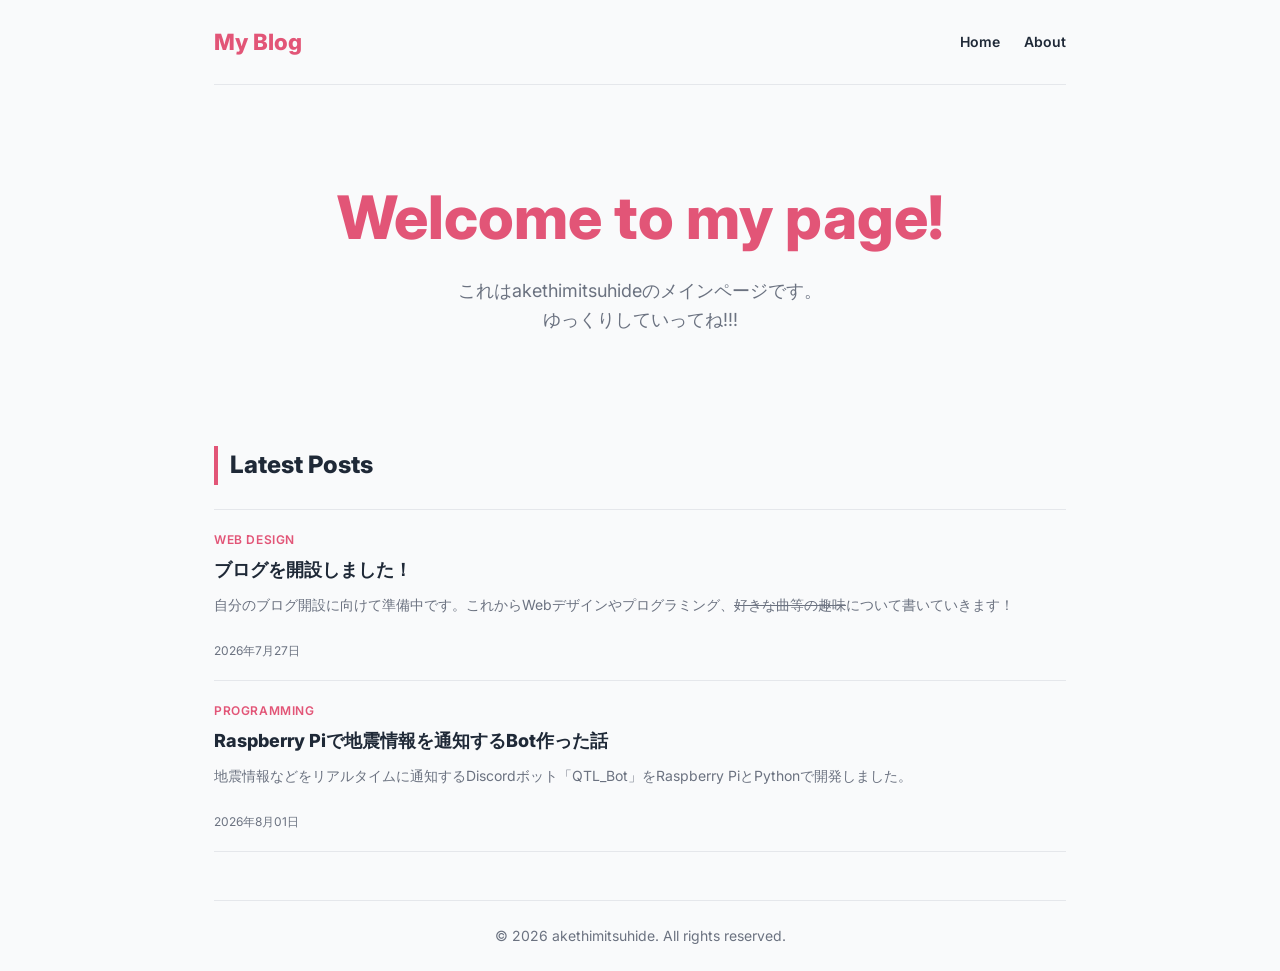
==== index.html @ 8df49e34 "first commit" ====
<!DOCTYPE html>
<html lang="ja">
<head>
    <meta charset="utf-8" />
    <meta name="viewport" content="width=device-width, initial-scale=1.0" />
    <link rel="stylesheet" href="index.css">
    <title>akethimitsuhide's Blog</title>

    <link rel="icon" href="/favicon.ico" type="image/x-icon" />
    <meta name="description" content="これはakethimitsuhideのメインページです。ゆっくりしていってね!!! This is akethimitsuhide's main page. Stay awhile and relax!!!" />
    <meta property="og:title" content="akethimitsuhide's Blog" />
    <meta property="og:description" content="これはakethimitsuhideのメインページです。ゆっくりしていってね!!!" />
    <meta property="og:image" content="ogp.png" />
    <meta property="og:type" content="website" />
</head>
<body>
    <div class="container">
        <header class="site-header">
            <a href="index.html" class="site-title">My Blog</a>
            <nav class="site-nav">
                <a href="index.html">Home</a>
                <a href="aboutme.html">About</a>
            </nav>
        </header>

        <main class="site-main">
            <section class="welcome-section">
                <h1 class="welcome-title">Welcome to my page!</h1>
                <p class="welcome-text">
                    これはakethimitsuhideのメインページです。<br>
                    ゆっくりしていってね!!!
                </p>
            </section>

            <section>
                <h2 class="section-title">Latest Posts</h2>
                <div class="posts-grid">

                    <article class="post-card">
                        <span class="post-category">Web Design</span>
                        <a href="burogu_kaisetsu.html">
                            <h3 class="post-title">ブログを開設しました！</h3>
                        </a>
                        <p class="post-excerpt">
                            自分のブログ開設に向けて準備中です。これからWebデザインやプログラミング、<s>好きな曲等の趣味</s>について書いていきます！
                        </p>
                        <time class="post-date" datetime="2026-07-27">2026年7月27日</time>
                    </article>

                    <article class="post-card">
                        <span class="post-category">Programming</span>
                        <a href="quake_bot.html">
                            <h3 class="post-title">Raspberry Piで地震情報を通知するBot作った話</h3>
                        </a>
                        <p class="post-excerpt">
                            地震情報などをリアルタイムに通知するDiscordボット「QTL_Bot」をRaspberry PiとPythonで開発しました。
                        </p>
                        <time class="post-date" datetime="2026-08-01">2026年8月01日</time>
                    </article>

                </div>
            </section>
        </main>

        <footer class="site-footer">
            <p>&copy; 2026 akethimitsuhide. All rights reserved.</p>
        </footer>
    </div>
</body>
</html>
---- index.css ----
@import url('https://fonts.googleapis.com/css2?family=Inter:wght@400;600;800&display=swap');

/* ===== グローバルリセット ===== */
*, *::before, *::after {
  margin: 0;
  padding: 0;
  box-sizing: border-box;
}

/* ===== ライトモード（デフォルト） ===== */
:root {
  --bg-color: #f9fafb;
  --text-color: #1f2937;
  --text-muted: #6b7280;
  --border-color: #e5e7eb;
  --primary-color: #e25577; /* ピンク色 */
  --hover-color: #007BFF;   /* 青色 */
}

/* ===== ダークモード ===== */
/* バグ修正: @media の {} が抜けていた・margin/padding/box-sizing は :root に書けない */
@media (prefers-color-scheme: dark) {
  :root {
    --bg-color: #111827;
    --text-color: #f3f4f6;
    --text-muted: #9ca3af;
    --border-color: #374151;
  }
}

/* ===== ベース ===== */
body {
  font-family: 'Inter', sans-serif;
  background-color: var(--bg-color);
  color: var(--text-color);
  line-height: 1.6;
  display: flex;
  flex-direction: column;
  min-height: 100vh;
}

a {
  color: inherit;
  text-decoration: none;
}

a:hover {
  color: var(--hover-color);
}

/* ===== レイアウト ===== */
.container {
  width: 100%;
  max-width: 900px;
  margin: 0 auto;
  padding: 0 1.5rem;
}

/* ===== ヘッダー ===== */
.site-header {
  display: flex;
  justify-content: space-between;
  align-items: center;
  padding: 1.5rem 0;
  border-bottom: 1px solid var(--border-color);
  gap: 1rem;
}

.site-title {
  font-size: 1.4rem;
  font-weight: 800;
  color: var(--primary-color);
  white-space: nowrap;
}

.site-nav {
  display: flex;
  gap: 1.5rem;
  font-size: 0.875rem;
  font-weight: 600;
  flex-wrap: wrap;
}

/* ===== メインコンテンツ ===== */
.site-main {
  flex-grow: 1;
  padding: 3rem 0;
}

/* ===== Welcome Section ===== */
.welcome-section {
  text-align: center;
  margin-bottom: 4rem;
  padding: 3rem 0;
}

.welcome-title {
  font-size: clamp(2rem, 5vw, 3.75rem);
  font-weight: 800;
  color: var(--primary-color);
  margin-bottom: 1.5rem;
  line-height: 1.2;
}

.welcome-text {
  font-size: 1.125rem;
  color: var(--text-muted);
  max-width: 600px;
  margin: 0 auto;
}

/* ===== セクションタイトル ===== */
.section-title {
  font-size: 1.5rem;
  font-weight: 800;
  margin-bottom: 1.5rem;
  border-left: 4px solid var(--primary-color);
  padding-left: 0.75rem;
}

/* ===== 記事グリッド ===== */
.posts-grid {
  display: flex;
  flex-direction: column;
  border-top: 1px solid var(--border-color);
}

/* ===== 記事カード ===== */
.post-card {
  display: flex;
  flex-direction: column;
  padding: 1.25rem 0;
  border-bottom: 1px solid var(--border-color);
}

.post-category {
  font-size: 0.75rem;
  font-weight: 600;
  text-transform: uppercase;
  letter-spacing: 0.05em;
  margin-bottom: 0.5rem;
  color: var(--primary-color);
}

.post-title {
  font-size: 1.125rem;
  font-weight: 800;
  margin-bottom: 0.75rem;
  line-height: 1.4;
}

.post-title:hover {
  color: var(--hover-color);
}

.post-excerpt {
  font-size: 0.875rem;
  color: var(--text-muted);
  margin-bottom: 1rem;
  flex-grow: 1;
  display: -webkit-box;
  -webkit-line-clamp: 3;
  line-clamp: 3;
  -webkit-box-orient: vertical;
  overflow: hidden;
}

.post-date {
  font-size: 0.75rem;
  color: var(--text-muted);
  margin-top: 0.5rem;
}

/* ===== About セクション ===== */
.about-section p {
  color: var(--text-muted);
  margin-bottom: 1rem;
  font-size: 1rem;
  line-height: 1.8;
}

.about-table {
  width: 100%;
  margin-top: 2rem;
  border-collapse: collapse;
}

.about-table th,
.about-table td {
  text-align: left;
  padding: 1rem;
  border-bottom: 1px solid var(--border-color);
  vertical-align: top;
}

.about-table th {
  font-weight: 800;
  width: 30%;
  color: var(--primary-color);
  white-space: nowrap;
}

/* モバイルではテーブルをスタック表示 */
@media (max-width: 480px) {
  .about-table,
  .about-table tbody,
  .about-table tr,
  .about-table th,
  .about-table td {
    display: block;
    width: 100%;
  }

  .about-table th {
    padding-bottom: 0.25rem;
    border-bottom: none;
  }

  .about-table td {
    padding-top: 0.25rem;
  }
}

/* ===== 記事ページ ===== */
.post-header {
  margin-bottom: 2.5rem;
  padding-bottom: 1.5rem;
  border-bottom: 1px solid var(--border-color);
}

.post-title-full {
  font-size: clamp(1.5rem, 4vw, 2.25rem);
  font-weight: 800;
  line-height: 1.3;
  margin: 0.5rem 0 1rem;
}

.post-body {
  font-size: 1rem;
  line-height: 1.9;
  max-width: 680px;
}

.post-body p {
  margin-bottom: 1.5rem;
}

.post-section-title {
  font-size: 1.2rem;
  font-weight: 800;
  margin: 2.5rem 0 1rem;
  padding-left: 0.75rem;
  border-left: 4px solid var(--primary-color);
}

/* 強調したい一文に使うクラス（旧 .bigger） */
.post-highlight {
  font-size: 1.15rem;
  font-weight: 600;
  color: var(--primary-color);
  margin: 1.25rem 0;
}

.post-footer {
  margin-top: 3rem;
  padding-top: 1.5rem;
  border-top: 1px solid var(--border-color);
  font-size: 0.875rem;
}

/* ===== 記事内画像 ===== */
.post-images {
  display: flex;
  flex-wrap: wrap;
  gap: 0.5rem;
  margin: 1.5rem 0;
}

.post-img {
  height: 180px;
  width: auto;
  max-width: 100%;
  border-radius: 0.375rem;
  display: block;
}

@media (max-width: 480px) {
  .post-img {
    height: 120px;
  }
}

.post-subsection-title {
  font-size: 1rem;
  font-weight: 800;
  margin: 2rem 0 0.75rem;
  color: var(--text-color);
}

.post-list {
  padding-left: 1.5rem;
  margin: 1rem 0 1.5rem;
  display: flex;
  flex-direction: column;
  gap: 0.4rem;
}

.post-list li {
  font-size: 0.95rem;
  line-height: 1.6;
}

.post-body code {
  font-family: monospace;
  font-size: 0.9em;
  background-color: var(--border-color);
  padding: 0.1em 0.4em;
  border-radius: 0.25rem;
}

/* ===== ライトボックス ===== */
.lightbox-overlay {
  display: none;
  position: fixed;
  inset: 0;
  background: rgba(0, 0, 0, 0.85);
  z-index: 1000;
  cursor: pointer;
  align-items: center;
  justify-content: center;
}

.lightbox-overlay.open {
  display: flex;
}

.lightbox-img {
  max-width: 90vw;
  max-height: 90vh;
  border-radius: 0.5rem;
  cursor: default;
}

.lightbox-close {
  position: fixed;
  top: 1.25rem;
  right: 1.5rem;
  color: #fff;
  font-size: 2rem;
  line-height: 1;
  cursor: pointer;
  user-select: none;
}

/* ===== フッター ===== */
.site-footer {
  text-align: center;
  padding: 1.5rem 0;
  font-size: 0.875rem;
  color: var(--text-muted);
  border-top: 1px solid var(--border-color);
}
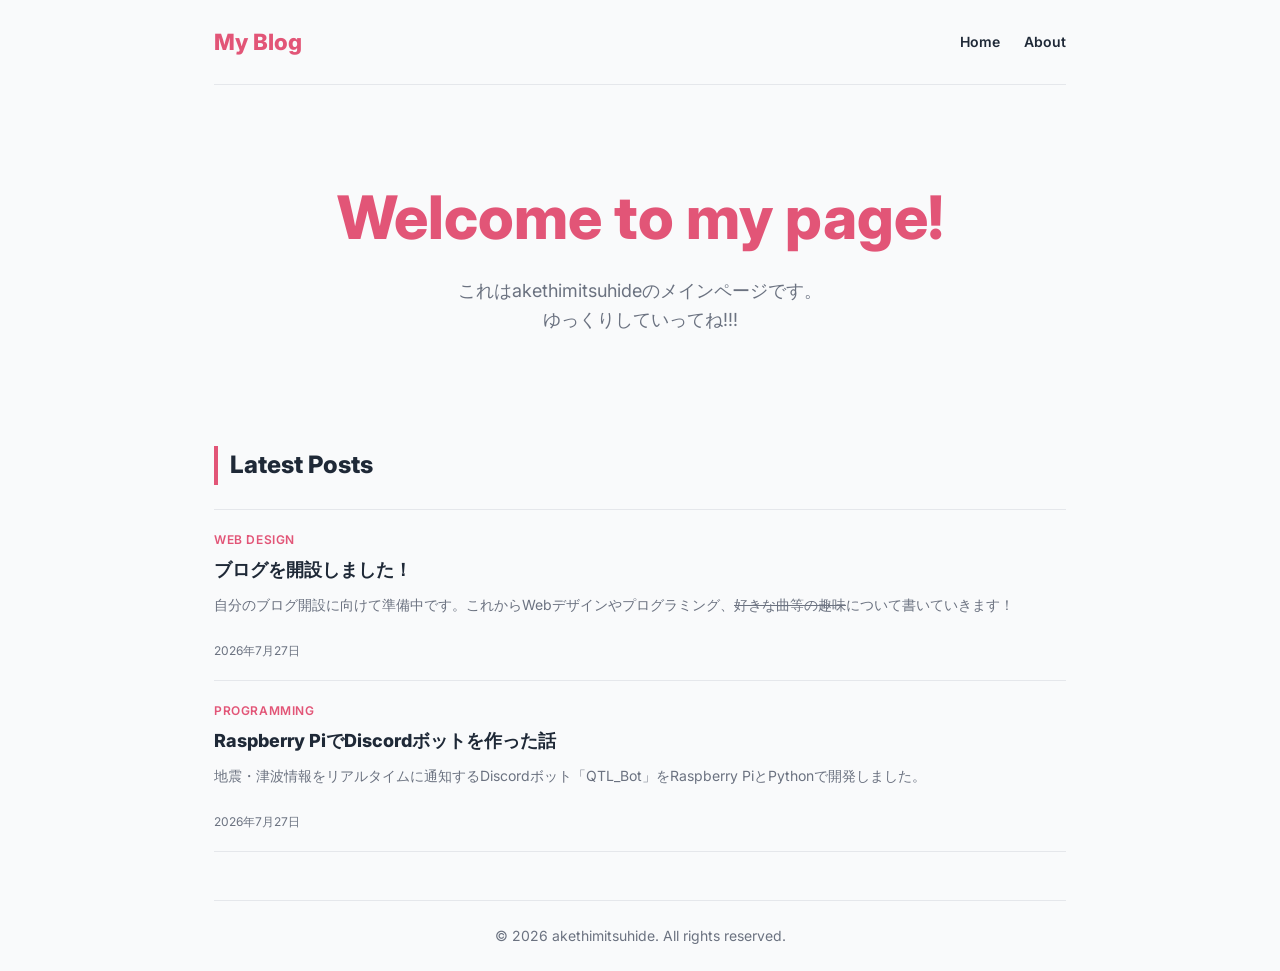
==== commit ed542086: "feat: 全ページにfaviconを設定" ====
--- a/index.html
+++ b/index.html
@@ -6,7 +6,7 @@
     <link rel="stylesheet" href="index.css">
     <title>akethimitsuhide's Blog</title>
 
-    <link rel="icon" href="/favicon.ico" type="image/x-icon" />
+    <link rel="icon" href="favicon.ico" type="image/x-icon" />
     <meta name="description" content="これはakethimitsuhideのメインページです。ゆっくりしていってね!!! This is akethimitsuhide's main page. Stay awhile and relax!!!" />
     <meta property="og:title" content="akethimitsuhide's Blog" />
     <meta property="og:description" content="これはakethimitsuhideのメインページです。ゆっくりしていってね!!!" />
@@ -50,12 +50,12 @@
                     <article class="post-card">
                         <span class="post-category">Programming</span>
                         <a href="quake_bot.html">
-                            <h3 class="post-title">Raspberry Piで地震情報を通知するBot作った話</h3>
+                            <h3 class="post-title">Raspberry PiでDiscordボットを作った話</h3>
                         </a>
                         <p class="post-excerpt">
-                            地震情報などをリアルタイムに通知するDiscordボット「QTL_Bot」をRaspberry PiとPythonで開発しました。
+                            地震・津波情報をリアルタイムに通知するDiscordボット「QTL_Bot」をRaspberry PiとPythonで開発しました。
                         </p>
-                        <time class="post-date" datetime="2026-08-01">2026年8月01日</time>
+                        <time class="post-date" datetime="2026-07-27">2026年7月27日</time>
                     </article>
 
                 </div>
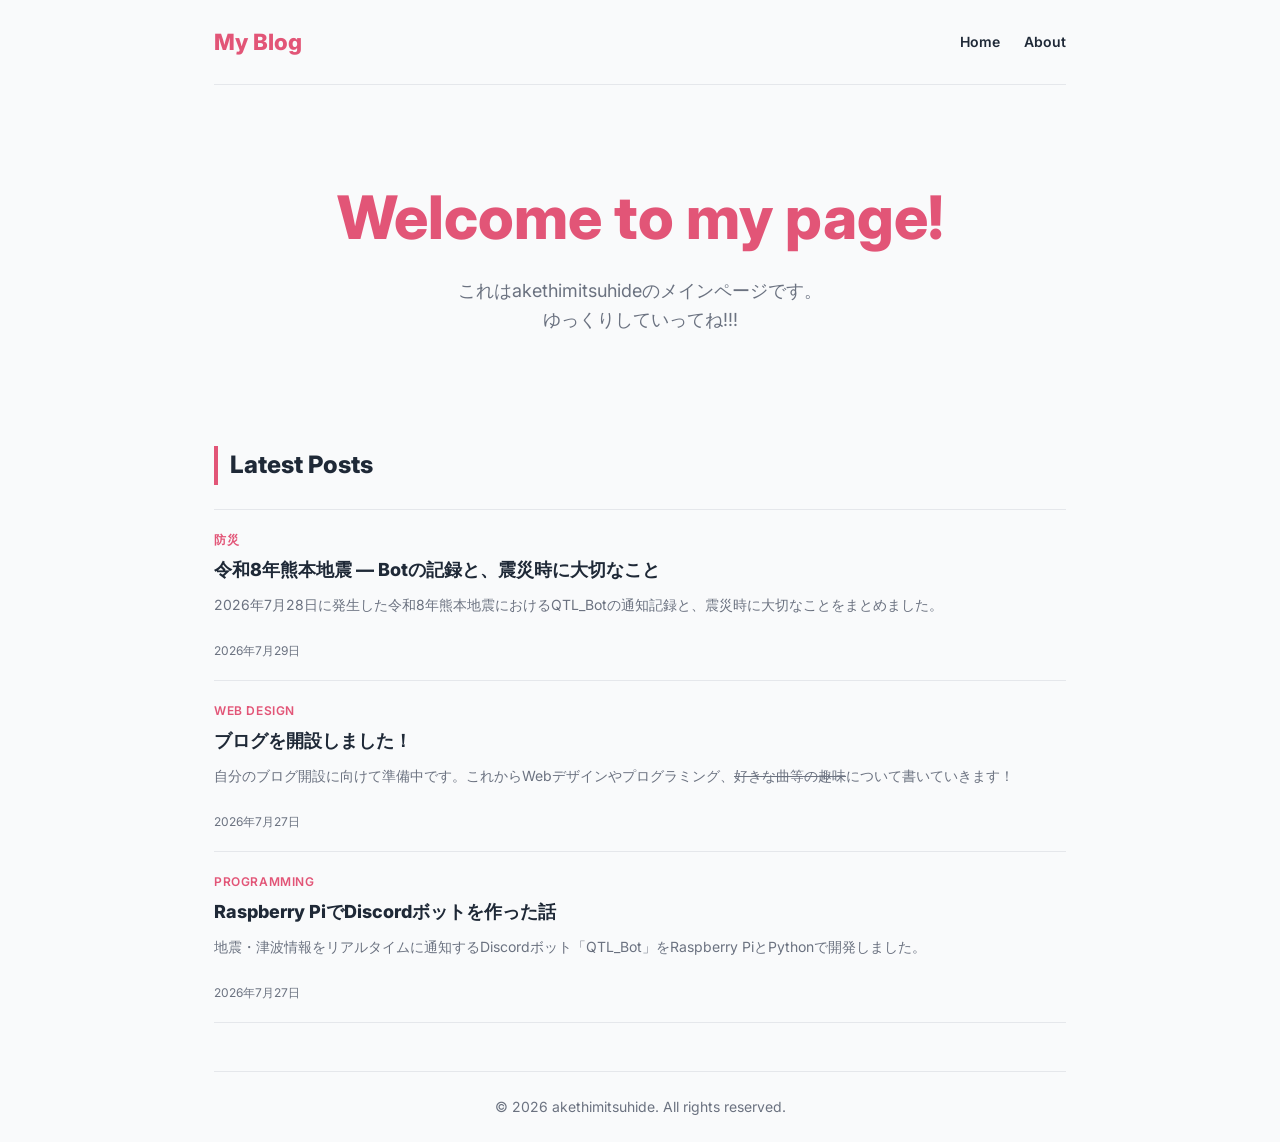
==== commit f889251f: "feat: 令和8年熊本地震の記事を追加 (kumamoto_quake.html)" ====
--- a/index.html
+++ b/index.html
@@ -37,6 +37,17 @@
                 <div class="posts-grid">
 
                     <article class="post-card">
+                        <span class="post-category">防災</span>
+                        <a href="kumamoto_quake.html">
+                            <h3 class="post-title">令和8年熊本地震 — Botの記録と、震災時に大切なこと</h3>
+                        </a>
+                        <p class="post-excerpt">
+                            2026年7月28日に発生した令和8年熊本地震におけるQTL_Botの通知記録と、震災時に大切なことをまとめました。
+                        </p>
+                        <time class="post-date" datetime="2026-07-29">2026年7月29日</time>
+                    </article>
+
+                    <article class="post-card">
                         <span class="post-category">Web Design</span>
                         <a href="burogu_kaisetsu.html">
                             <h3 class="post-title">ブログを開設しました！</h3>
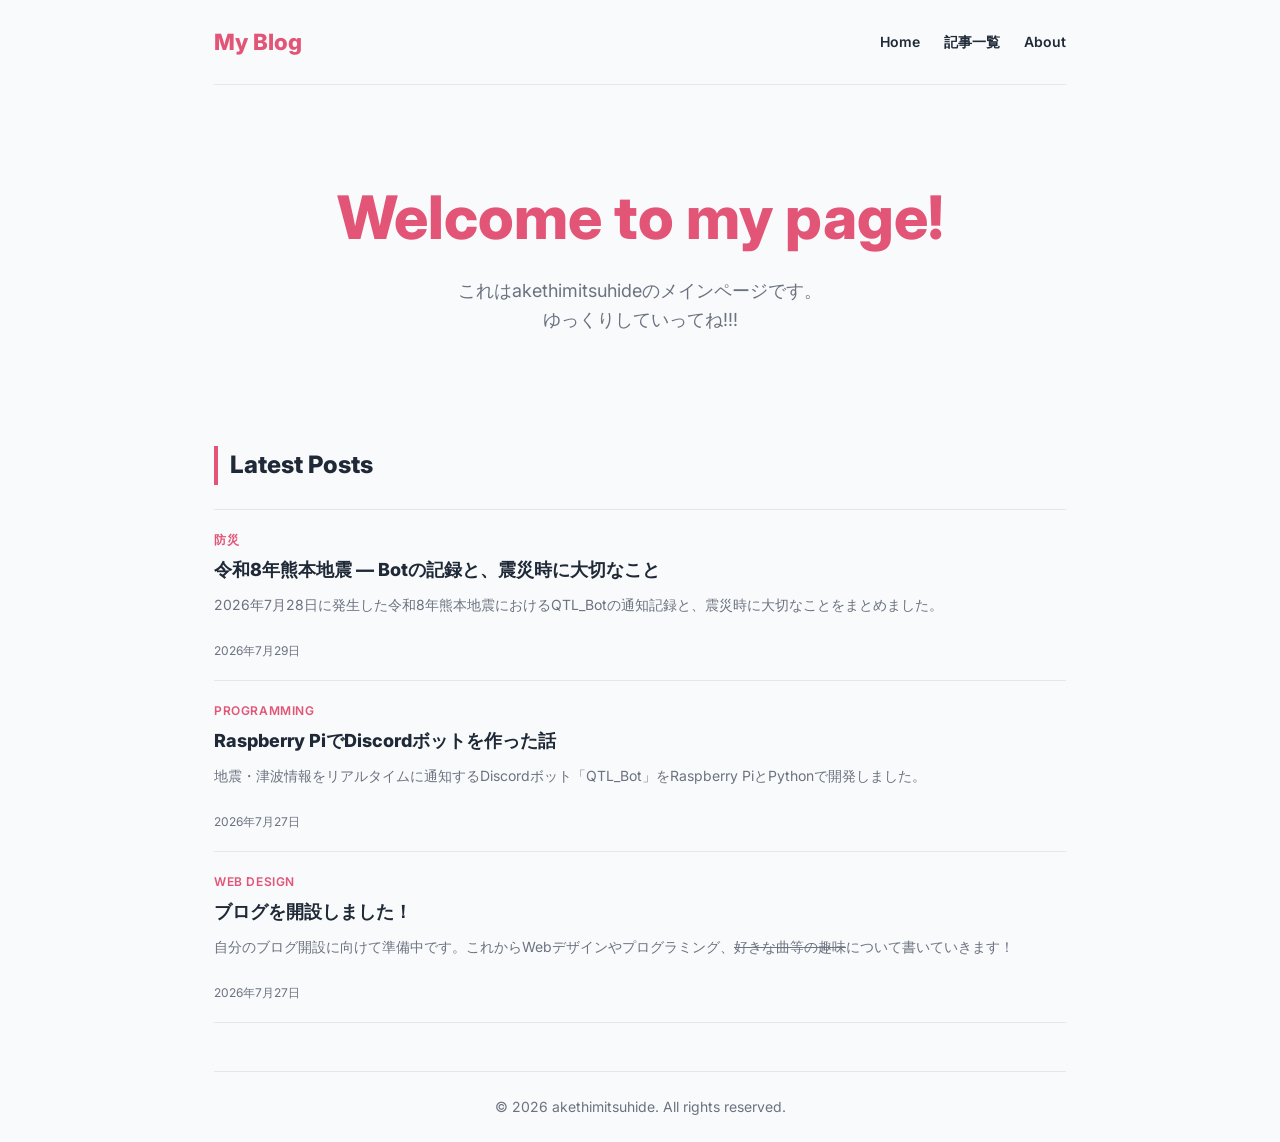
==== commit 67099679: "fix: 記事一覧の並び順を修正（index.html）" ====
--- a/index.html
+++ b/index.html
@@ -19,6 +19,7 @@
             <a href="index.html" class="site-title">My Blog</a>
             <nav class="site-nav">
                 <a href="index.html">Home</a>
+                <a href="ichiran.html">記事一覧</a>
                 <a href="aboutme.html">About</a>
             </nav>
         </header>
@@ -48,23 +49,23 @@
                     </article>
 
                     <article class="post-card">
+                        <span class="post-category">Programming</span>
+                        <a href="quake_bot.html">
+                            <h3 class="post-title">Raspberry PiでDiscordボットを作った話</h3>
+                        </a>
+                        <p class="post-excerpt">
+                            地震・津波情報をリアルタイムに通知するDiscordボット「QTL_Bot」をRaspberry PiとPythonで開発しました。
+                        </p>
+                        <time class="post-date" datetime="2026-07-27">2026年7月27日</time>
+                    </article>
+
+                    <article class="post-card">
                         <span class="post-category">Web Design</span>
                         <a href="burogu_kaisetsu.html">
                             <h3 class="post-title">ブログを開設しました！</h3>
                         </a>
                         <p class="post-excerpt">
                             自分のブログ開設に向けて準備中です。これからWebデザインやプログラミング、<s>好きな曲等の趣味</s>について書いていきます！
-                        </p>
-                        <time class="post-date" datetime="2026-07-27">2026年7月27日</time>
-                    </article>
-
-                    <article class="post-card">
-                        <span class="post-category">Programming</span>
-                        <a href="quake_bot.html">
-                            <h3 class="post-title">Raspberry PiでDiscordボットを作った話</h3>
-                        </a>
-                        <p class="post-excerpt">
-                            地震・津波情報をリアルタイムに通知するDiscordボット「QTL_Bot」をRaspberry PiとPythonで開発しました。
                         </p>
                         <time class="post-date" datetime="2026-07-27">2026年7月27日</time>
                     </article>
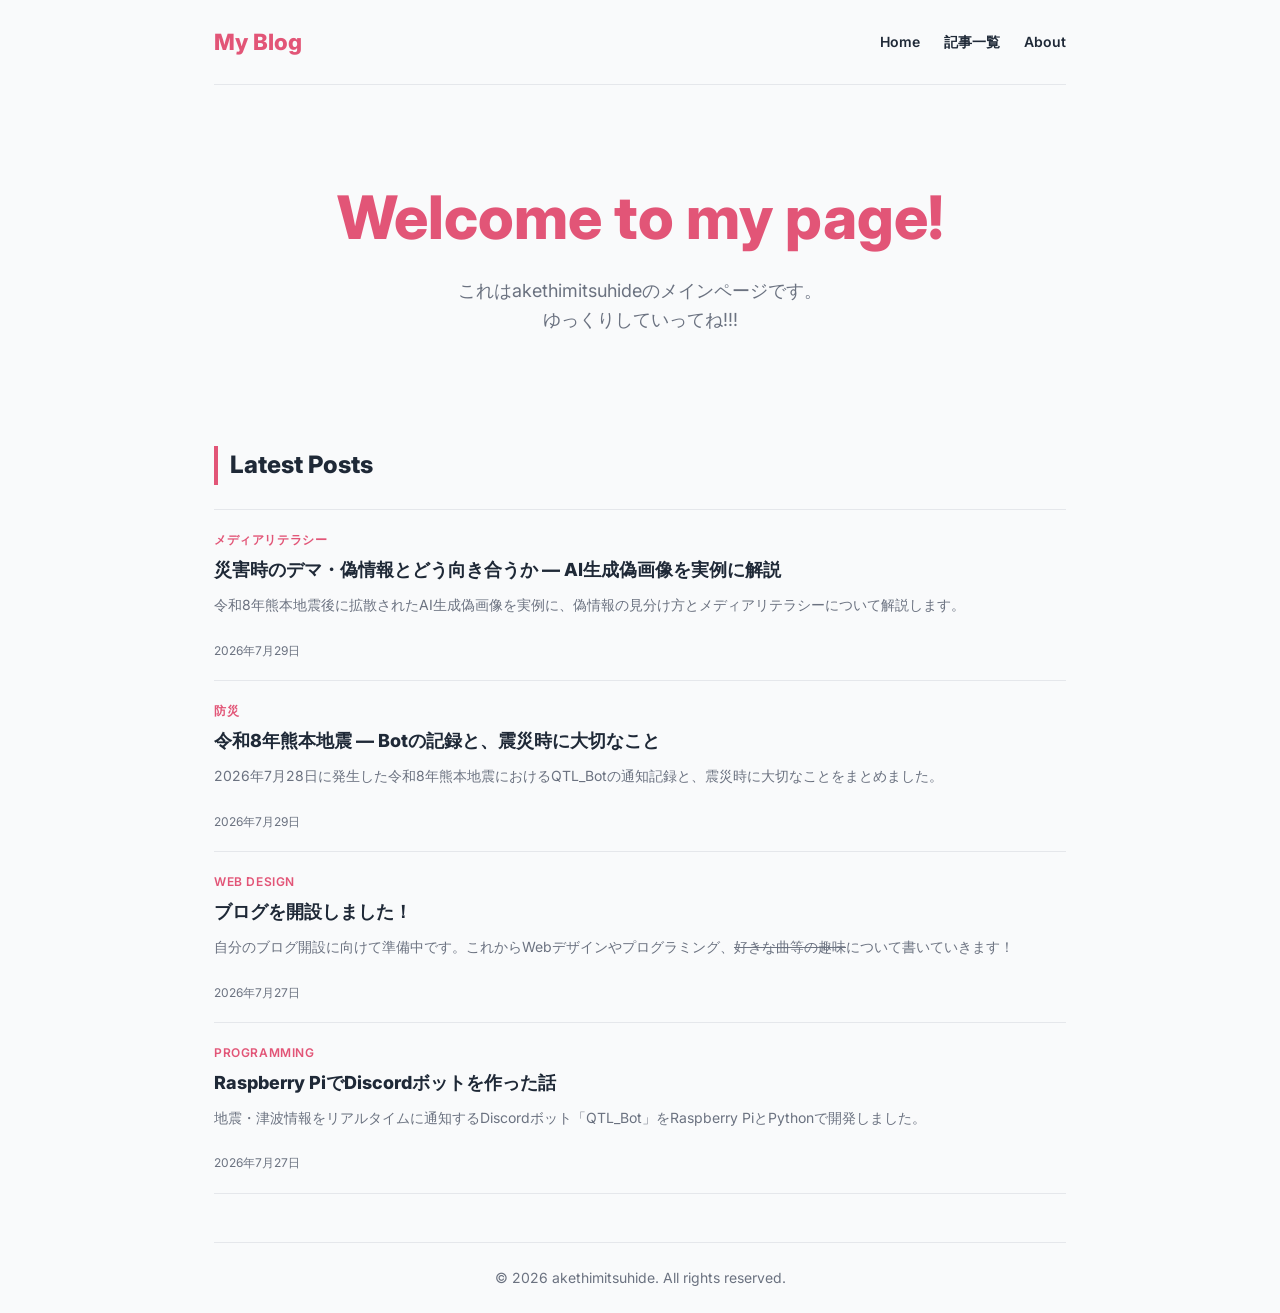
==== commit 02ebd378: "feat: メディアリテラシー記事を追加 (media_literacy.html)" ====
--- a/index.html
+++ b/index.html
@@ -38,6 +38,17 @@
                 <div class="posts-grid">
 
                     <article class="post-card">
+                        <span class="post-category">メディアリテラシー</span>
+                        <a href="media_literacy.html">
+                            <h3 class="post-title">災害時のデマ・偽情報とどう向き合うか — AI生成偽画像を実例に解説</h3>
+                        </a>
+                        <p class="post-excerpt">
+                            令和8年熊本地震後に拡散されたAI生成偽画像を実例に、偽情報の見分け方とメディアリテラシーについて解説します。
+                        </p>
+                        <time class="post-date" datetime="2026-07-29">2026年7月29日</time>
+                    </article>
+
+                    <article class="post-card">
                         <span class="post-category">防災</span>
                         <a href="kumamoto_quake.html">
                             <h3 class="post-title">令和8年熊本地震 — Botの記録と、震災時に大切なこと</h3>
@@ -46,6 +57,17 @@
                             2026年7月28日に発生した令和8年熊本地震におけるQTL_Botの通知記録と、震災時に大切なことをまとめました。
                         </p>
                         <time class="post-date" datetime="2026-07-29">2026年7月29日</time>
+                    </article>
+
+                    <article class="post-card">
+                        <span class="post-category">Web Design</span>
+                        <a href="burogu_kaisetsu.html">
+                            <h3 class="post-title">ブログを開設しました！</h3>
+                        </a>
+                        <p class="post-excerpt">
+                            自分のブログ開設に向けて準備中です。これからWebデザインやプログラミング、<s>好きな曲等の趣味</s>について書いていきます！
+                        </p>
+                        <time class="post-date" datetime="2026-07-27">2026年7月27日</time>
                     </article>
 
                     <article class="post-card">
@@ -59,17 +81,6 @@
                         <time class="post-date" datetime="2026-07-27">2026年7月27日</time>
                     </article>
 
-                    <article class="post-card">
-                        <span class="post-category">Web Design</span>
-                        <a href="burogu_kaisetsu.html">
-                            <h3 class="post-title">ブログを開設しました！</h3>
-                        </a>
-                        <p class="post-excerpt">
-                            自分のブログ開設に向けて準備中です。これからWebデザインやプログラミング、<s>好きな曲等の趣味</s>について書いていきます！
-                        </p>
-                        <time class="post-date" datetime="2026-07-27">2026年7月27日</time>
-                    </article>
-
                 </div>
             </section>
         </main>
@@ -79,4 +90,4 @@
         </footer>
     </div>
 </body>
-</html>+</html>
